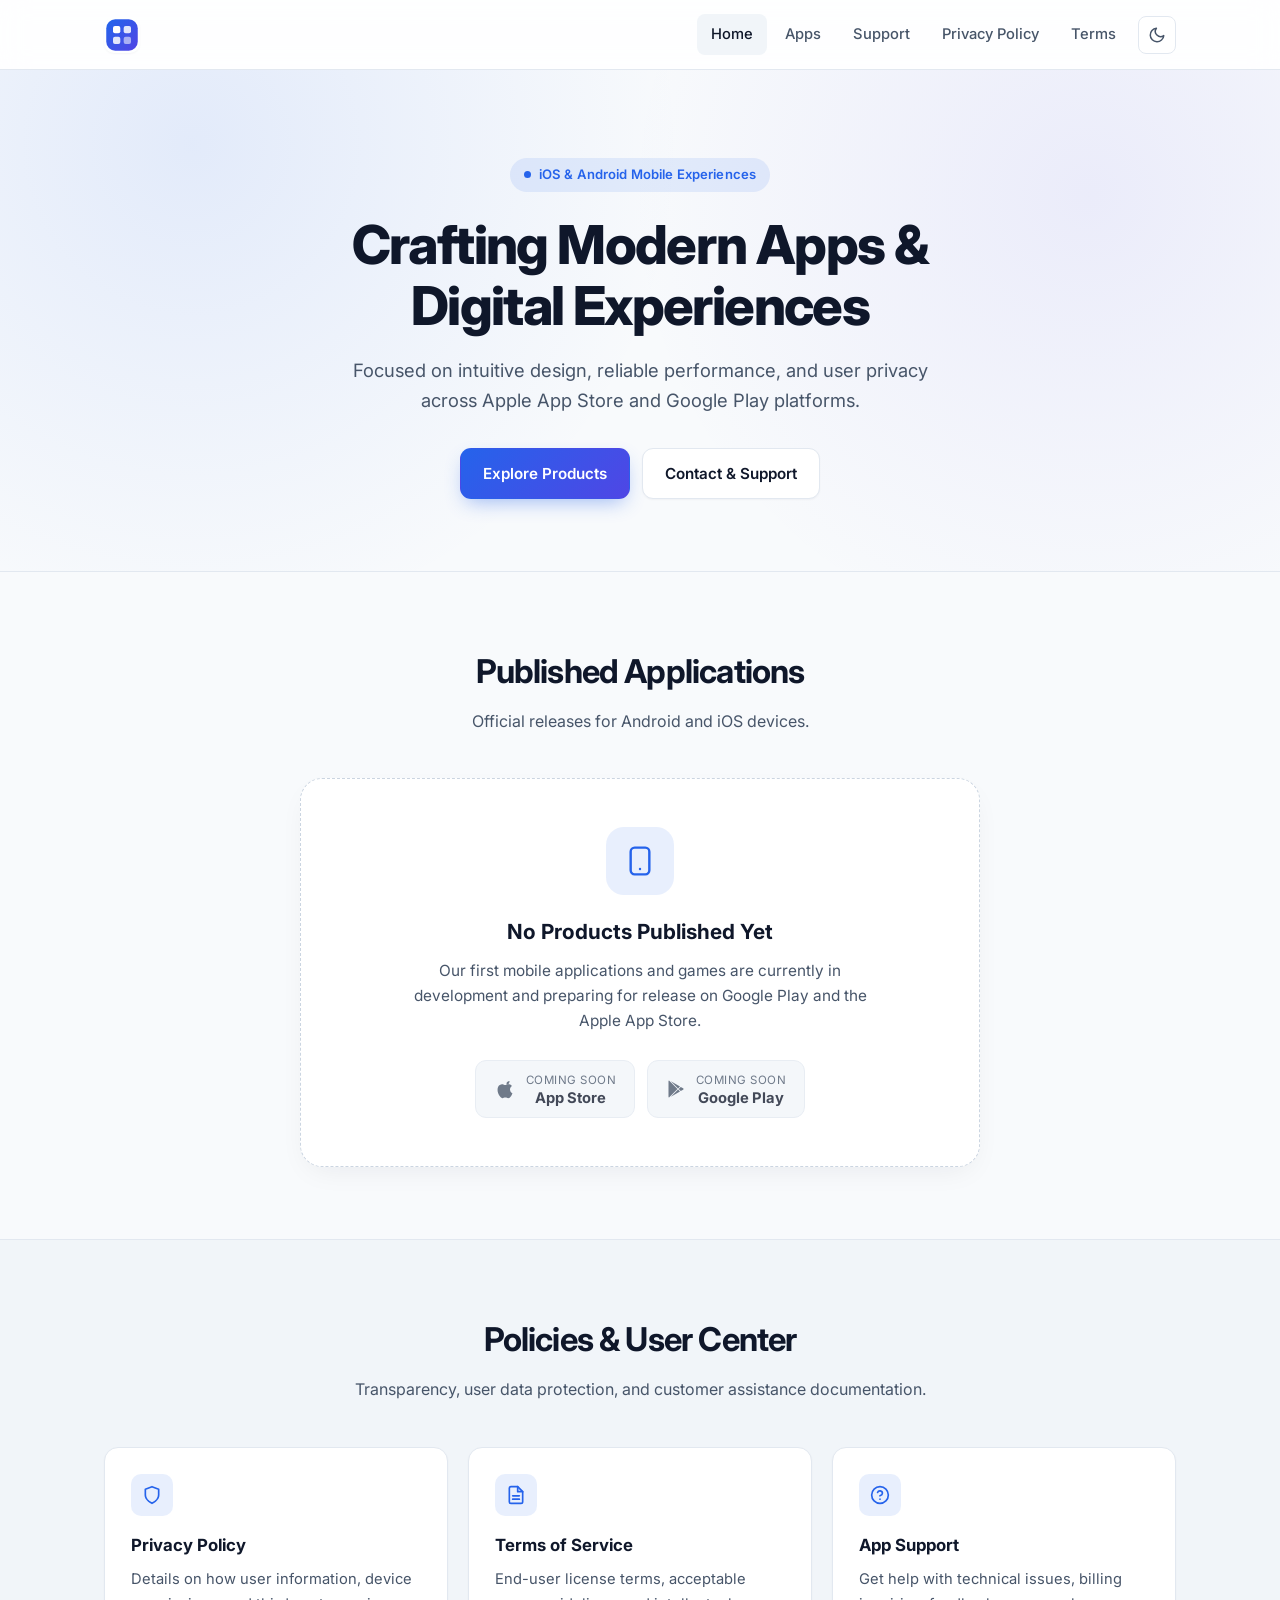
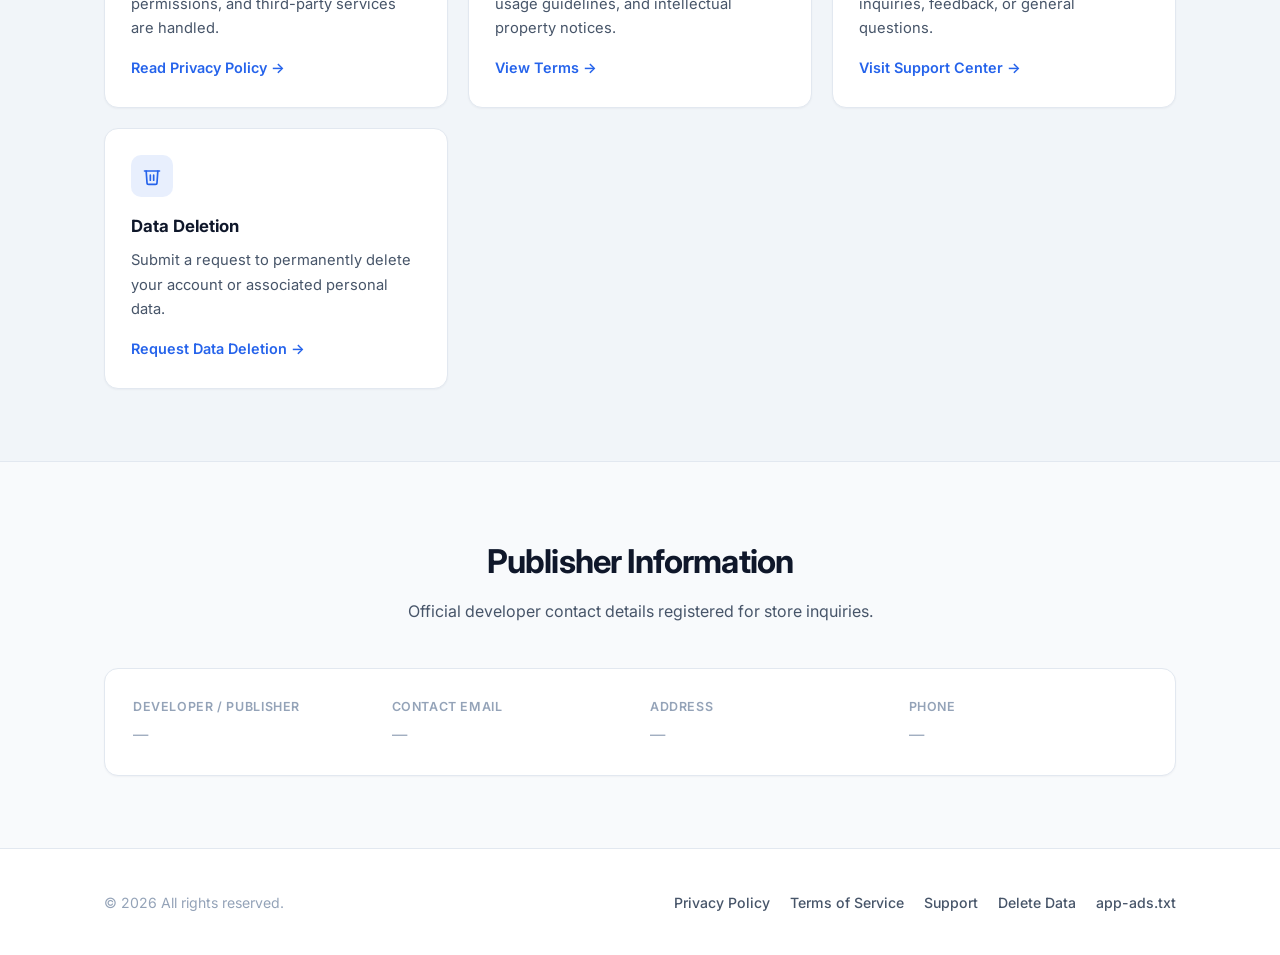
==== index.html @ 7152f50c "init" ====
<!DOCTYPE html>
<html lang="en">
<head>
  <meta charset="UTF-8">
  <meta name="viewport" content="width=device-width, initial-scale=1.0">
  <!-- ĐIỀN TIÊU ĐỀ TRANG WEB / TÊN DEVELOPER TẠI ĐÂY -->
  <title>Official Developer Website</title>
  <meta name="description" content="Official mobile application publisher website for Android (Google Play) and iOS (App Store).">
  <link rel="icon" type="image/svg+xml" href="/assets/img/favicon.svg">
  <link rel="preconnect" href="https://fonts.googleapis.com">
  <link rel="preconnect" href="https://fonts.gstatic.com" crossorigin>
  <link href="https://fonts.googleapis.com/css2?family=Inter:wght@400;500;600;700;800&display=swap" rel="stylesheet">
  <link rel="stylesheet" href="/assets/css/style.css">
  <script src="/assets/js/main.js" defer></script>
</head>
<body>

  <!-- ==================== HEADER ==================== -->
  <header class="site-header">
    <div class="container header-inner">
      <a href="/" class="brand" aria-label="Home">
        <img src="/assets/img/favicon.svg" alt="" class="brand-logo" width="36" height="36">
        <!-- ĐIỀN TÊN STUDIO / DEVELOPER VÀO GIỮA THẺ SPAN DƯỚI ĐÂY -->
        <span class="brand-name"></span>
      </a>

      <div class="nav-wrapper">
        <nav aria-label="Primary Navigation">
          <ul class="nav-links" id="nav-links">
            <li><a href="/" aria-current="page">Home</a></li>
            <li><a href="/#apps">Apps</a></li>
            <li><a href="/support.html">Support</a></li>
            <li><a href="/privacy.html">Privacy Policy</a></li>
            <li><a href="/terms.html">Terms</a></li>
          </ul>
        </nav>

        <button type="button" class="icon-btn" id="theme-toggle" aria-label="Toggle color theme" title="Toggle Dark/Light Mode">
          <svg class="icon-sun" width="18" height="18" viewBox="0 0 24 24" fill="none" stroke="currentColor" stroke-width="2" stroke-linecap="round" stroke-linejoin="round"><circle cx="12" cy="12" r="5"/><path d="M12 1v2M12 21v2M4.22 4.22l1.42 1.42M18.36 18.36l1.42 1.42M1 12h2M21 12h2M4.22 19.78l1.42-1.42M18.36 5.64l1.42-1.42"/></svg>
          <svg class="icon-moon" width="18" height="18" viewBox="0 0 24 24" fill="none" stroke="currentColor" stroke-width="2" stroke-linecap="round" stroke-linejoin="round"><path d="M21 12.79A9 9 0 1 1 11.21 3 7 7 0 0 0 21 12.79z"/></svg>
        </button>

        <button type="button" class="icon-btn menu-toggle" id="menu-toggle" aria-expanded="false" aria-controls="nav-links" aria-label="Open menu">
          <svg width="20" height="20" viewBox="0 0 24 24" fill="none" stroke="currentColor" stroke-width="2" stroke-linecap="round"><path d="M4 7h16M4 12h16M4 17h16"/></svg>
        </button>
      </div>
    </div>
  </header>

  <!-- ==================== MAIN ==================== -->
  <main>
    <!-- Hero Section -->
    <section class="hero">
      <div class="container hero-inner">
        <div class="badge-pill">
          <span class="badge-dot"></span>
          <span>iOS &amp; Android Mobile Experiences</span>
        </div>
        <h1>Crafting Modern Apps &amp; Digital Experiences</h1>
        <p class="hero-subtitle">
          Focused on intuitive design, reliable performance, and user privacy across Apple App Store and Google Play platforms.
        </p>
        <div class="hero-actions">
          <a href="#apps" class="btn btn-primary">Explore Products</a>
          <a href="/support.html" class="btn btn-secondary">Contact &amp; Support</a>
        </div>
      </div>
    </section>

    <!-- Apps / Products Section (Trạng thái chưa có sản phẩm) -->
    <section id="apps" class="section">
      <div class="container">
        <div class="section-header">
          <h2>Published Applications</h2>
          <p>Official releases for Android and iOS devices.</p>
        </div>

        <!-- Trạng thái rỗng: Hiển thị khi chưa có sản phẩm trên chợ -->
        <div class="empty-showcase">
          <div class="empty-icon-wrap" aria-hidden="true">
            <svg width="32" height="32" viewBox="0 0 24 24" fill="none" stroke="currentColor" stroke-width="1.8" stroke-linecap="round" stroke-linejoin="round">
              <rect x="5" y="2" width="14" height="20" rx="3"/>
              <path d="M12 18h.01"/>
            </svg>
          </div>
          <h3>No Products Published Yet</h3>
          <p>
            Our first mobile applications and games are currently in development and preparing for release on Google Play and the Apple App Store.
          </p>

          <div class="store-badges">
            <div class="store-badge store-badge--disabled" aria-label="App Store Coming Soon">
              <svg width="22" height="22" viewBox="0 0 24 24" fill="currentColor"><path d="M18.71 19.5c-.83 1.24-1.71 2.45-3.05 2.47-1.34.03-1.77-.79-3.29-.79-1.53 0-2 .77-3.27.82-1.31.05-2.3-1.32-3.14-2.53C4.25 17 2.94 12.45 4.7 9.39c.87-1.52 2.43-2.48 4.12-2.51 1.28-.02 2.5.87 3.29.87.78 0 2.26-1.07 3.81-.91.65.03 2.47.26 3.64 1.98-.09.06-2.17 1.28-2.15 3.81.03 3.02 2.65 4.03 2.68 4.04-.03.07-.42 1.44-1.38 2.83M15.96 6.32c.67-.81 1.12-1.94 1-3.07-.96.04-2.13.64-2.82 1.45-.61.7-.15 1.85-.99 2.96 1.07.08 2.15-.53 2.81-1.34z"/></svg>
              <div>
                <span>Coming Soon</span>
                <strong>App Store</strong>
              </div>
            </div>

            <div class="store-badge store-badge--disabled" aria-label="Google Play Coming Soon">
              <svg width="20" height="20" viewBox="0 0 24 24" fill="currentColor"><path d="M3.61 1.814L13.793 12 3.61 22.186a.996.996 0 0 1-.61-.92V2.734a1 1 0 0 1 .61-.92zm10.89 10.893l2.302 2.302-10.937 6.333 8.635-8.635zm3.199-3.198l2.807 1.626a1 1 0 0 1 0 1.73l-2.808 1.626L15.206 12l2.492-2.491zM5.864 2.658L16.8 8.99l-2.302 2.302-8.634-8.634z"/></svg>
              <div>
                <span>Coming Soon</span>
                <strong>Google Play</strong>
              </div>
            </div>
          </div>
        </div>

        <!--
        ======================================================================
        MẪU SẢN PHẨM (BỎ COMMENT KHỐI DƯỚI ĐÂY & XÓA KHỐI .empty-showcase KHI CÓ APP)
        ======================================================================
        <div class="app-grid">
          <article class="app-card">
            <div class="app-card-head">
              <img src="/assets/img/favicon.svg" alt="App Icon" class="app-icon">
              <div class="app-meta">
                <h3>[Tên Ứng Dụng]</h3>
                <span class="app-category">[Thể loại]</span>
              </div>
            </div>
            <p class="app-desc">[Mô tả ngắn gọn về ứng dụng / trò chơi]</p>
            <div class="app-links">
              <a href="#" class="btn btn-secondary" target="_blank" rel="noopener">App Store</a>
              <a href="#" class="btn btn-secondary" target="_blank" rel="noopener">Google Play</a>
            </div>
          </article>
        </div>
        -->
      </div>
    </section>

    <!-- Compliance & Support Center Section -->
    <section class="section section--alt">
      <div class="container">
        <div class="section-header">
          <h2>Policies &amp; User Center</h2>
          <p>Transparency, user data protection, and customer assistance documentation.</p>
        </div>

        <div class="info-grid">
          <article class="info-card">
            <div class="info-card-icon" aria-hidden="true">
              <svg width="20" height="20" viewBox="0 0 24 24" fill="none" stroke="currentColor" stroke-width="2" stroke-linecap="round" stroke-linejoin="round"><path d="M12 22s8-4 8-10V5l-8-3-8 3v7c0 6 8 10 8 10z"/></svg>
            </div>
            <h3>Privacy Policy</h3>
            <p>Details on how user information, device permissions, and third-party services are handled.</p>
            <a href="/privacy.html" class="info-card-link">Read Privacy Policy &rarr;</a>
          </article>

          <article class="info-card">
            <div class="info-card-icon" aria-hidden="true">
              <svg width="20" height="20" viewBox="0 0 24 24" fill="none" stroke="currentColor" stroke-width="2" stroke-linecap="round" stroke-linejoin="round"><path d="M14 2H6a2 2 0 0 0-2 2v16a2 2 0 0 0 2 2h12a2 2 0 0 0 2-2V8z"/><polyline points="14 2 14 8 20 8"/><line x1="16" y1="13" x2="8" y2="13"/><line x1="16" y1="17" x2="8" y2="17"/></svg>
            </div>
            <h3>Terms of Service</h3>
            <p>End-user license terms, acceptable usage guidelines, and intellectual property notices.</p>
            <a href="/terms.html" class="info-card-link">View Terms &rarr;</a>
          </article>

          <article class="info-card">
            <div class="info-card-icon" aria-hidden="true">
              <svg width="20" height="20" viewBox="0 0 24 24" fill="none" stroke="currentColor" stroke-width="2" stroke-linecap="round" stroke-linejoin="round"><circle cx="12" cy="12" r="10"/><path d="M9.09 9a3 3 0 0 1 5.83 1c0 2-3 3-3 3"/><line x1="12" y1="17" x2="12.01" y2="17"/></svg>
            </div>
            <h3>App Support</h3>
            <p>Get help with technical issues, billing inquiries, feedback, or general questions.</p>
            <a href="/support.html" class="info-card-link">Visit Support Center &rarr;</a>
          </article>

          <article class="info-card">
            <div class="info-card-icon" aria-hidden="true">
              <svg width="20" height="20" viewBox="0 0 24 24" fill="none" stroke="currentColor" stroke-width="2" stroke-linecap="round" stroke-linejoin="round"><polyline points="3 6 5 6 21 6"/><path d="M19 6l-1 14a2 2 0 0 1-2 2H8a2 2 0 0 1-2-2L5 6"/><path d="M10 11v6M14 11v6"/></svg>
            </div>
            <h3>Data Deletion</h3>
            <p>Submit a request to permanently delete your account or associated personal data.</p>
            <a href="/delete-data.html" class="info-card-link">Request Data Deletion &rarr;</a>
          </article>
        </div>
      </div>
    </section>

    <!-- Developer Information Section (Các trường đang để rỗng sẵn để bạn tự điền) -->
    <section class="section">
      <div class="container">
        <div class="section-header">
          <h2>Publisher Information</h2>
          <p>Official developer contact details registered for store inquiries.</p>
        </div>

        <div class="meta-card">
          <dl class="meta-list">
            <div class="meta-item">
              <dt>Developer / Publisher</dt>
              <!-- ĐIỀN TÊN DEVELOPER / CÔNG TY VÀO THẺ DD DƯỚI ĐÂY -->
              <dd class="info-slot"></dd>
            </div>
            <div class="meta-item">
              <dt>Contact Email</dt>
              <!-- ĐIỀN EMAIL LIÊN HỆ VÀO THẺ DD DƯỚI ĐÂY -->
              <dd class="info-slot"></dd>
            </div>
            <div class="meta-item">
              <dt>Address</dt>
              <!-- ĐIỀN ĐỊA CHỈ LIÊN HỆ VÀO THẺ DD DƯỚI ĐÂY -->
              <dd class="info-slot"></dd>
            </div>
            <div class="meta-item">
              <dt>Phone</dt>
              <!-- ĐIỀN SỐ ĐIỆN THOẠI (NẾU CÓ) VÀO THẺ DD DƯỚI ĐÂY -->
              <dd class="info-slot"></dd>
            </div>
          </dl>
        </div>
      </div>
    </section>
  </main>

  <!-- ==================== FOOTER ==================== -->
  <footer class="site-footer">
    <div class="container footer-inner">
      <p class="footer-copy">
        &copy; <span id="current-year"></span>
        <!-- ĐIỀN TÊN BẢN QUYỀN / STUDIO TẠI ĐÂY -->
        <span></span>
        All rights reserved.
      </p>

      <ul class="footer-links">
        <li><a href="/privacy.html">Privacy Policy</a></li>
        <li><a href="/terms.html">Terms of Service</a></li>
        <li><a href="/support.html">Support</a></li>
        <li><a href="/delete-data.html">Delete Data</a></li>
        <li><a href="/app-ads.txt">app-ads.txt</a></li>
      </ul>
    </div>
  </footer>

</body>
</html>
---- assets/css/style.css ----
/* ==========================================================================
   Mobile App Studio — Static Website Template (iOS & Android Store Ready)
   ========================================================================== */

:root {
  --bg-body: #f8fafc;
  --bg-surface: #ffffff;
  --bg-subtle: #f1f5f9;
  --bg-glass: rgba(255, 255, 255, 0.82);

  --text-primary: #0f172a;
  --text-secondary: #475569;
  --text-muted: #94a3b8;

  --accent: #2563eb;
  --accent-hover: #1d4ed8;
  --accent-soft: rgba(37, 99, 235, 0.1);
  --accent-gradient: linear-gradient(135deg, #2563eb 0%, #4f46e5 100%);

  --border-color: #e2e8f0;
  --border-strong: #cbd5e1;

  --shadow-sm: 0 1px 2px rgba(15, 23, 42, 0.04);
  --shadow-md: 0 10px 30px -10px rgba(15, 23, 42, 0.08);
  --shadow-lg: 0 20px 45px -15px rgba(15, 23, 42, 0.12);

  --radius-sm: 8px;
  --radius-md: 14px;
  --radius-lg: 22px;
  --radius-pill: 9999px;

  --container-width: 1120px;
  --reading-width: 820px;
  --header-height: 70px;
}

[data-theme="dark"] {
  --bg-body: #090d16;
  --bg-surface: #111827;
  --bg-subtle: #1e293b;
  --bg-glass: rgba(17, 24, 39, 0.82);

  --text-primary: #f8fafc;
  --text-secondary: #94a3b8;
  --text-muted: #64748b;

  --accent: #3b82f6;
  --accent-hover: #60a5fa;
  --accent-soft: rgba(59, 130, 246, 0.15);

  --border-color: #1f2937;
  --border-strong: #334155;

  --shadow-sm: 0 1px 2px rgba(0, 0, 0, 0.3);
  --shadow-md: 0 10px 30px -10px rgba(0, 0, 0, 0.45);
  --shadow-lg: 0 20px 45px -15px rgba(0, 0, 0, 0.6);
}

/* Reset & Base */
*,
*::before,
*::after {
  box-sizing: border-box;
  margin: 0;
  padding: 0;
}

html {
  scroll-behavior: smooth;
  -webkit-text-size-adjust: 100%;
}

body {
  font-family: "Inter", -apple-system, BlinkMacSystemFont, "Segoe UI", Roboto, sans-serif;
  background-color: var(--bg-body);
  color: var(--text-primary);
  line-height: 1.65;
  font-size: 16px;
  min-height: 100vh;
  display: flex;
  flex-direction: column;
  transition: background-color 0.2s ease, color 0.2s ease;
}

main {
  flex: 1;
}

a {
  color: var(--accent);
  text-decoration: none;
  transition: color 0.15s ease, opacity 0.15s ease;
}

a:hover {
  color: var(--accent-hover);
}

img,
svg {
  display: block;
  max-width: 100%;
}

.container {
  width: 100%;
  max-width: var(--container-width);
  margin: 0 auto;
  padding: 0 24px;
}

.container--narrow {
  max-width: var(--reading-width);
}

/* Empty Slot Helper: Hiển thị gọn gàng khi thông tin đang để trống */
.info-slot:empty::before {
  content: "—";
  color: var(--text-muted);
  font-weight: 400;
}

.brand-name:empty {
  display: none;
}

/* ==========================================================================
   Header & Navigation
   ========================================================================== */
.site-header {
  position: sticky;
  top: 0;
  z-index: 100;
  height: var(--header-height);
  background: var(--bg-glass);
  backdrop-filter: blur(14px);
  -webkit-backdrop-filter: blur(14px);
  border-bottom: 1px solid var(--border-color);
}

.header-inner {
  height: 100%;
  display: flex;
  align-items: center;
  justify-content: space-between;
  gap: 20px;
}

.brand {
  display: inline-flex;
  align-items: center;
  gap: 12px;
  color: var(--text-primary);
  font-weight: 700;
  font-size: 1.05rem;
  letter-spacing: -0.02em;
}

.brand:hover {
  color: var(--text-primary);
  opacity: 0.9;
}

.brand-logo {
  width: 36px;
  height: 36px;
  border-radius: 10px;
  flex-shrink: 0;
  box-shadow: var(--shadow-sm);
}

.nav-wrapper {
  display: flex;
  align-items: center;
  gap: 8px;
}

.nav-links {
  display: flex;
  align-items: center;
  gap: 4px;
  list-style: none;
}

.nav-links a {
  display: inline-block;
  padding: 8px 14px;
  border-radius: var(--radius-sm);
  color: var(--text-secondary);
  font-size: 0.92rem;
  font-weight: 500;
  transition: background-color 0.15s ease, color 0.15s ease;
}

.nav-links a:hover,
.nav-links a[aria-current="page"] {
  color: var(--text-primary);
  background-color: var(--bg-subtle);
}

.icon-btn {
  display: inline-flex;
  align-items: center;
  justify-content: center;
  width: 38px;
  height: 38px;
  border-radius: var(--radius-sm);
  border: 1px solid var(--border-color);
  background: var(--bg-surface);
  color: var(--text-secondary);
  cursor: pointer;
  transition: all 0.15s ease;
}

.icon-btn:hover {
  color: var(--text-primary);
  border-color: var(--border-strong);
}

.menu-toggle {
  display: none;
}

/* Theme Icon States */
[data-theme="dark"] .icon-sun {
  display: block;
}
[data-theme="dark"] .icon-moon {
  display: none;
}
:root:not([data-theme="dark"]) .icon-sun {
  display: none;
}
:root:not([data-theme="dark"]) .icon-moon {
  display: block;
}

/* ==========================================================================
   Hero Section
   ========================================================================== */
.hero {
  position: relative;
  overflow: hidden;
  padding: 88px 0 72px;
  border-bottom: 1px solid var(--border-color);
  background:
    radial-gradient(circle at 15% 15%, var(--accent-soft), transparent 42%),
    radial-gradient(circle at 85% 25%, rgba(79, 70, 229, 0.08), transparent 40%);
}

.hero-inner {
  max-width: 760px;
  margin: 0 auto;
  text-align: center;
}

.badge-pill {
  display: inline-flex;
  align-items: center;
  gap: 8px;
  padding: 6px 14px;
  border-radius: var(--radius-pill);
  background: var(--accent-soft);
  color: var(--accent);
  font-size: 0.82rem;
  font-weight: 600;
  letter-spacing: 0.01em;
  margin-bottom: 22px;
}

.badge-dot {
  width: 7px;
  height: 7px;
  border-radius: 50%;
  background: var(--accent);
}

.hero h1 {
  font-size: clamp(2.1rem, 4.8vw, 3.35rem);
  font-weight: 800;
  line-height: 1.15;
  letter-spacing: -0.03em;
  margin-bottom: 18px;
}

.hero-subtitle {
  font-size: clamp(1rem, 2vw, 1.15rem);
  color: var(--text-secondary);
  max-width: 600px;
  margin: 0 auto 32px;
}

.hero-actions {
  display: flex;
  flex-wrap: wrap;
  align-items: center;
  justify-content: center;
  gap: 12px;
}

.btn {
  display: inline-flex;
  align-items: center;
  justify-content: center;
  gap: 9px;
  padding: 12px 22px;
  border-radius: 11px;
  font-size: 0.95rem;
  font-weight: 600;
  border: 1px solid transparent;
  cursor: pointer;
  transition: transform 0.15s ease, box-shadow 0.15s ease, background-color 0.15s ease;
}

.btn:active {
  transform: translateY(1px);
}

.btn-primary {
  background: var(--accent-gradient);
  color: #ffffff;
  box-shadow: 0 8px 20px -6px rgba(37, 99, 235, 0.45);
}

.btn-primary:hover {
  color: #ffffff;
  opacity: 0.95;
}

.btn-secondary {
  background: var(--bg-surface);
  color: var(--text-primary);
  border-color: var(--border-color);
  box-shadow: var(--shadow-sm);
}

.btn-secondary:hover {
  color: var(--text-primary);
  border-color: var(--border-strong);
  background: var(--bg-subtle);
}

/* ==========================================================================
   Sections & Cards
   ========================================================================== */
.section {
  padding: 72px 0;
}

.section--alt {
  background: var(--bg-subtle);
  border-top: 1px solid var(--border-color);
  border-bottom: 1px solid var(--border-color);
}

.section-header {
  text-align: center;
  max-width: 640px;
  margin: 0 auto 44px;
}

.section-header h2 {
  font-size: clamp(1.55rem, 3vw, 2.05rem);
  font-weight: 700;
  letter-spacing: -0.025em;
  margin-bottom: 10px;
}

.section-header p {
  color: var(--text-secondary);
}

/* Empty State Showcase (Khi chưa có sản phẩm trên chợ) */
.empty-showcase {
  max-width: 680px;
  margin: 0 auto;
  padding: 48px 32px;
  background: var(--bg-surface);
  border: 1px dashed var(--border-strong);
  border-radius: var(--radius-lg);
  text-align: center;
  box-shadow: var(--shadow-md);
}

.empty-icon-wrap {
  width: 68px;
  height: 68px;
  margin: 0 auto 20px;
  border-radius: 18px;
  background: var(--accent-soft);
  color: var(--accent);
  display: flex;
  align-items: center;
  justify-content: center;
}

.empty-showcase h3 {
  font-size: 1.3rem;
  font-weight: 700;
  margin-bottom: 8px;
}

.empty-showcase p {
  color: var(--text-secondary);
  max-width: 480px;
  margin: 0 auto 26px;
  font-size: 0.96rem;
}

.store-badges {
  display: flex;
  flex-wrap: wrap;
  justify-content: center;
  gap: 12px;
}

.store-badge {
  display: inline-flex;
  align-items: center;
  gap: 10px;
  padding: 10px 18px;
  border-radius: 11px;
  background: var(--bg-subtle);
  border: 1px solid var(--border-color);
  color: var(--text-secondary);
  font-size: 0.85rem;
}

.store-badge--disabled {
  opacity: 0.78;
  cursor: default;
  user-select: none;
}

.store-badge strong {
  display: block;
  color: var(--text-primary);
  font-size: 0.92rem;
  line-height: 1.2;
}

.store-badge span {
  display: block;
  font-size: 0.72rem;
  text-transform: uppercase;
  letter-spacing: 0.04em;
}

/* App Grid (Sẵn sàng khi mở comment thêm sản phẩm sau này) */
.app-grid {
  display: grid;
  grid-template-columns: repeat(auto-fill, minmax(310px, 1fr));
  gap: 24px;
}

.app-card {
  background: var(--bg-surface);
  border: 1px solid var(--border-color);
  border-radius: var(--radius-md);
  padding: 24px;
  box-shadow: var(--shadow-sm);
  display: flex;
  flex-direction: column;
  gap: 16px;
  transition: transform 0.2s ease, box-shadow 0.2s ease;
}

.app-card:hover {
  transform: translateY(-3px);
  box-shadow: var(--shadow-md);
}

.app-card-head {
  display: flex;
  align-items: center;
  gap: 16px;
}

.app-icon {
  width: 64px;
  height: 64px;
  border-radius: 16px;
  background: var(--bg-subtle);
  border: 1px solid var(--border-color);
  object-fit: cover;
  flex-shrink: 0;
}

.app-meta h3 {
  font-size: 1.12rem;
  font-weight: 700;
}

.app-category {
  font-size: 0.82rem;
  color: var(--text-muted);
}

.app-desc {
  color: var(--text-secondary);
  font-size: 0.93rem;
  flex: 1;
}

.app-links {
  display: flex;
  flex-wrap: wrap;
  gap: 10px;
}

/* Info Grid (Developer / Compliance Quick Links) */
.info-grid {
  display: grid;
  grid-template-columns: repeat(auto-fit, minmax(260px, 1fr));
  gap: 20px;
}

.info-card {
  background: var(--bg-surface);
  border: 1px solid var(--border-color);
  border-radius: var(--radius-md);
  padding: 26px;
  box-shadow: var(--shadow-sm);
}

.info-card-icon {
  width: 42px;
  height: 42px;
  border-radius: 10px;
  background: var(--accent-soft);
  color: var(--accent);
  display: flex;
  align-items: center;
  justify-content: center;
  margin-bottom: 16px;
}

.info-card h3 {
  font-size: 1.05rem;
  font-weight: 700;
  margin-bottom: 8px;
}

.info-card p {
  color: var(--text-secondary);
  font-size: 0.92rem;
  margin-bottom: 14px;
}

.info-card-link {
  font-size: 0.9rem;
  font-weight: 600;
  display: inline-flex;
  align-items: center;
  gap: 6px;
}

/* Developer Info Table */
.meta-card {
  background: var(--bg-surface);
  border: 1px solid var(--border-color);
  border-radius: var(--radius-md);
  padding: 28px;
  box-shadow: var(--shadow-sm);
}

.meta-list {
  display: grid;
  grid-template-columns: repeat(auto-fit, minmax(220px, 1fr));
  gap: 20px;
}

.meta-item dt {
  font-size: 0.78rem;
  font-weight: 600;
  text-transform: uppercase;
  letter-spacing: 0.05em;
  color: var(--text-muted);
  margin-bottom: 4px;
}

.meta-item dd {
  font-size: 0.96rem;
  font-weight: 500;
  color: var(--text-primary);
  word-break: break-word;
}

/* ==========================================================================
   Legal & Content Pages (Privacy, Terms, Support, Delete Data)
   ========================================================================== */
.page-hero {
  padding: 52px 0 36px;
  border-bottom: 1px solid var(--border-color);
  background: var(--bg-subtle);
}

.page-hero h1 {
  font-size: clamp(1.75rem, 3.5vw, 2.4rem);
  font-weight: 800;
  letter-spacing: -0.025em;
  margin-bottom: 10px;
}

.page-meta {
  color: var(--text-secondary);
  font-size: 0.92rem;
}

.legal-body {
  padding: 48px 0 80px;
}

.legal-card {
  background: var(--bg-surface);
  border: 1px solid var(--border-color);
  border-radius: var(--radius-md);
  padding: clamp(24px, 4vw, 44px);
  box-shadow: var(--shadow-sm);
}

.legal-card h2 {
  font-size: 1.25rem;
  font-weight: 700;
  margin-top: 32px;
  margin-bottom: 12px;
  padding-top: 24px;
  border-top: 1px solid var(--border-color);
}

.legal-card h2:first-child {
  margin-top: 0;
  padding-top: 0;
  border-top: none;
}

.legal-card h3 {
  font-size: 1.05rem;
  font-weight: 600;
  margin-top: 20px;
  margin-bottom: 8px;
}

.legal-card p {
  color: var(--text-secondary);
  margin-bottom: 14px;
}

.legal-card ul,
.legal-card ol {
  color: var(--text-secondary);
  padding-left: 22px;
  margin-bottom: 16px;
}

.legal-card li {
  margin-bottom: 8px;
}

/* Forms (Support & Data Deletion - Netlify Forms Ready) */
.form-stack {
  display: grid;
  gap: 18px;
  margin-top: 20px;
}

.form-row {
  display: grid;
  grid-template-columns: repeat(auto-fit, minmax(220px, 1fr));
  gap: 18px;
}

.form-group label {
  display: block;
  font-size: 0.88rem;
  font-weight: 600;
  margin-bottom: 6px;
  color: var(--text-primary);
}

.form-control {
  width: 100%;
  padding: 11px 14px;
  border-radius: var(--radius-sm);
  border: 1px solid var(--border-strong);
  background: var(--bg-body);
  color: var(--text-primary);
  font-family: inherit;
  font-size: 0.95rem;
  transition: border-color 0.15s ease, box-shadow 0.15s ease;
}

.form-control:focus {
  outline: none;
  border-color: var(--accent);
  box-shadow: 0 0 0 3px var(--accent-soft);
}

textarea.form-control {
  min-height: 120px;
  resize: vertical;
}

.hidden-honeypot {
  display: none !important;
}

/* FAQ Accordion */
.faq-list {
  display: grid;
  gap: 12px;
  margin-top: 16px;
}

.faq-item {
  border: 1px solid var(--border-color);
  border-radius: var(--radius-sm);
  background: var(--bg-body);
  overflow: hidden;
}

.faq-item summary {
  padding: 15px 18px;
  font-weight: 600;
  cursor: pointer;
  list-style: none;
  display: flex;
  align-items: center;
  justify-content: space-between;
  gap: 12px;
}

.faq-item summary::-webkit-details-marker {
  display: none;
}

.faq-item summary::after {
  content: "+";
  font-size: 1.2rem;
  color: var(--text-muted);
  font-weight: 400;
}

.faq-item[open] summary::after {
  content: "−";
}

.faq-answer {
  padding: 0 18px 16px;
  color: var(--text-secondary);
  font-size: 0.94rem;
}

/* ==========================================================================
   Footer
   ========================================================================== */
.site-footer {
  background: var(--bg-surface);
  border-top: 1px solid var(--border-color);
  padding: 40px 0;
  margin-top: auto;
}

.footer-inner {
  display: flex;
  flex-wrap: wrap;
  align-items: center;
  justify-content: space-between;
  gap: 20px;
}

.footer-copy {
  color: var(--text-muted);
  font-size: 0.88rem;
}

.footer-links {
  display: flex;
  flex-wrap: wrap;
  gap: 20px;
  list-style: none;
}

.footer-links a {
  color: var(--text-secondary);
  font-size: 0.88rem;
  font-weight: 500;
}

.footer-links a:hover {
  color: var(--accent);
}

/* ==========================================================================
   Responsive Mobile
   ========================================================================== */
@media (max-width: 768px) {
  .menu-toggle {
    display: inline-flex;
  }

  .nav-links {
    display: none;
    position: absolute;
    top: var(--header-height);
    left: 0;
    right: 0;
    flex-direction: column;
    align-items: stretch;
    padding: 16px 24px;
    background: var(--bg-surface);
    border-bottom: 1px solid var(--border-color);
    box-shadow: var(--shadow-md);
  }

  .nav-links.is-open {
    display: flex;
  }

  .nav-links a {
    padding: 11px 14px;
  }

  .hero {
    padding: 60px 0 52px;
  }

  .section {
    padding: 52px 0;
  }

  .empty-showcase {
    padding: 36px 20px;
  }

  .footer-inner {
    flex-direction: column;
    align-items: flex-start;
  }
}
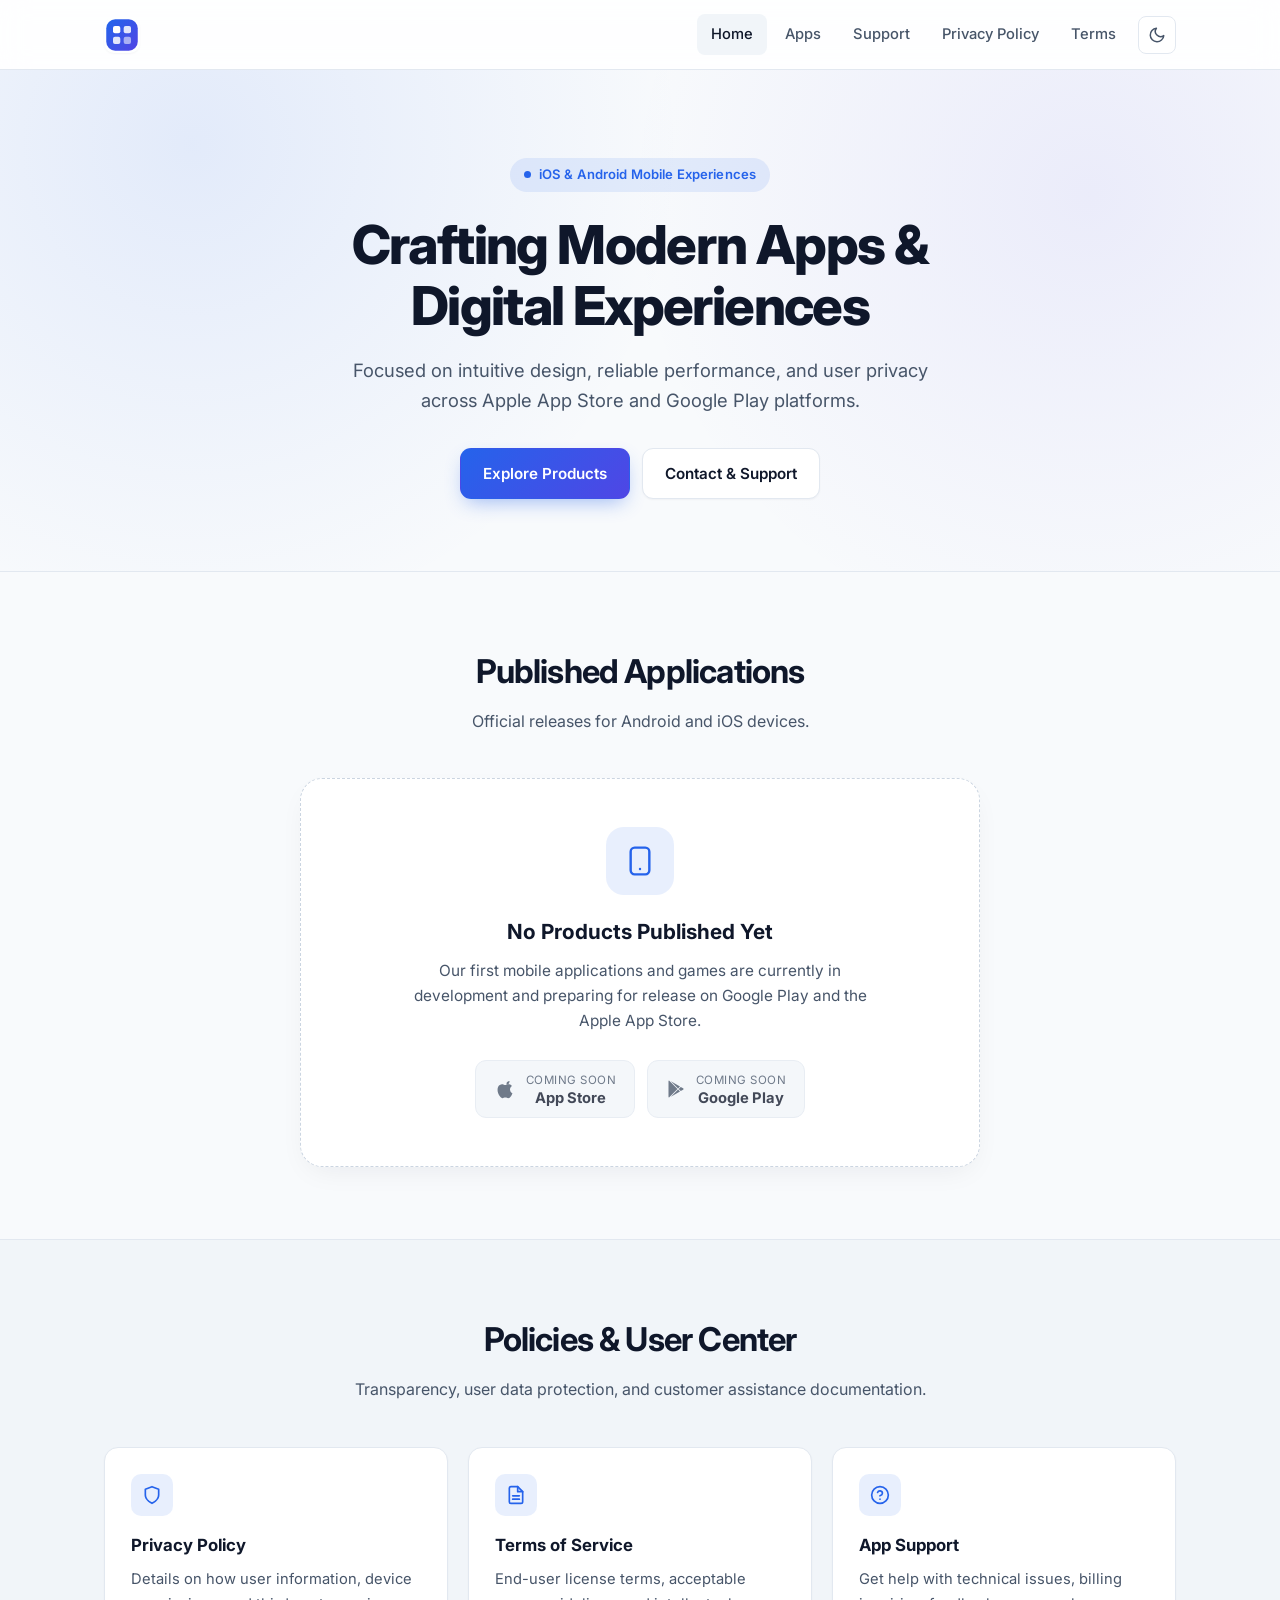
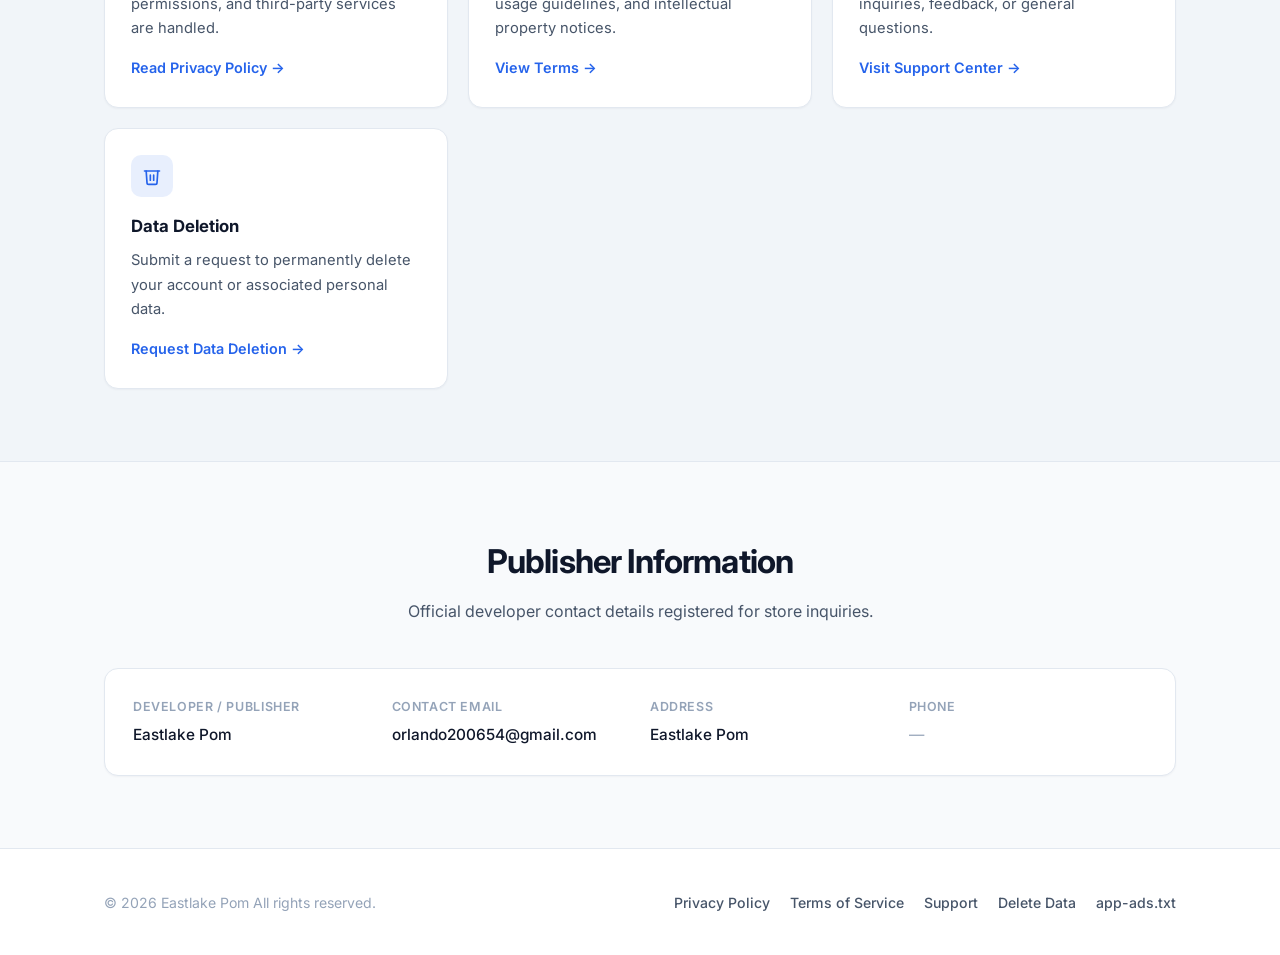
==== commit 97f9d246: "add" ====
--- a/index.html
+++ b/index.html
@@ -192,17 +192,17 @@
             <div class="meta-item">
               <dt>Developer / Publisher</dt>
               <!-- ĐIỀN TÊN DEVELOPER / CÔNG TY VÀO THẺ DD DƯỚI ĐÂY -->
-              <dd class="info-slot"></dd>
+              <dd class="info-slot">Eastlake Pom</dd>
             </div>
             <div class="meta-item">
               <dt>Contact Email</dt>
               <!-- ĐIỀN EMAIL LIÊN HỆ VÀO THẺ DD DƯỚI ĐÂY -->
-              <dd class="info-slot"></dd>
+              <dd class="info-slot">orlando200654@gmail.com</dd>
             </div>
             <div class="meta-item">
               <dt>Address</dt>
               <!-- ĐIỀN ĐỊA CHỈ LIÊN HỆ VÀO THẺ DD DƯỚI ĐÂY -->
-              <dd class="info-slot"></dd>
+              <dd class="info-slot">Eastlake Pom</dd>
             </div>
             <div class="meta-item">
               <dt>Phone</dt>
@@ -221,7 +221,7 @@
       <p class="footer-copy">
         &copy; <span id="current-year"></span>
         <!-- ĐIỀN TÊN BẢN QUYỀN / STUDIO TẠI ĐÂY -->
-        <span></span>
+        <span>Eastlake Pom</span>
         All rights reserved.
       </p>
 
